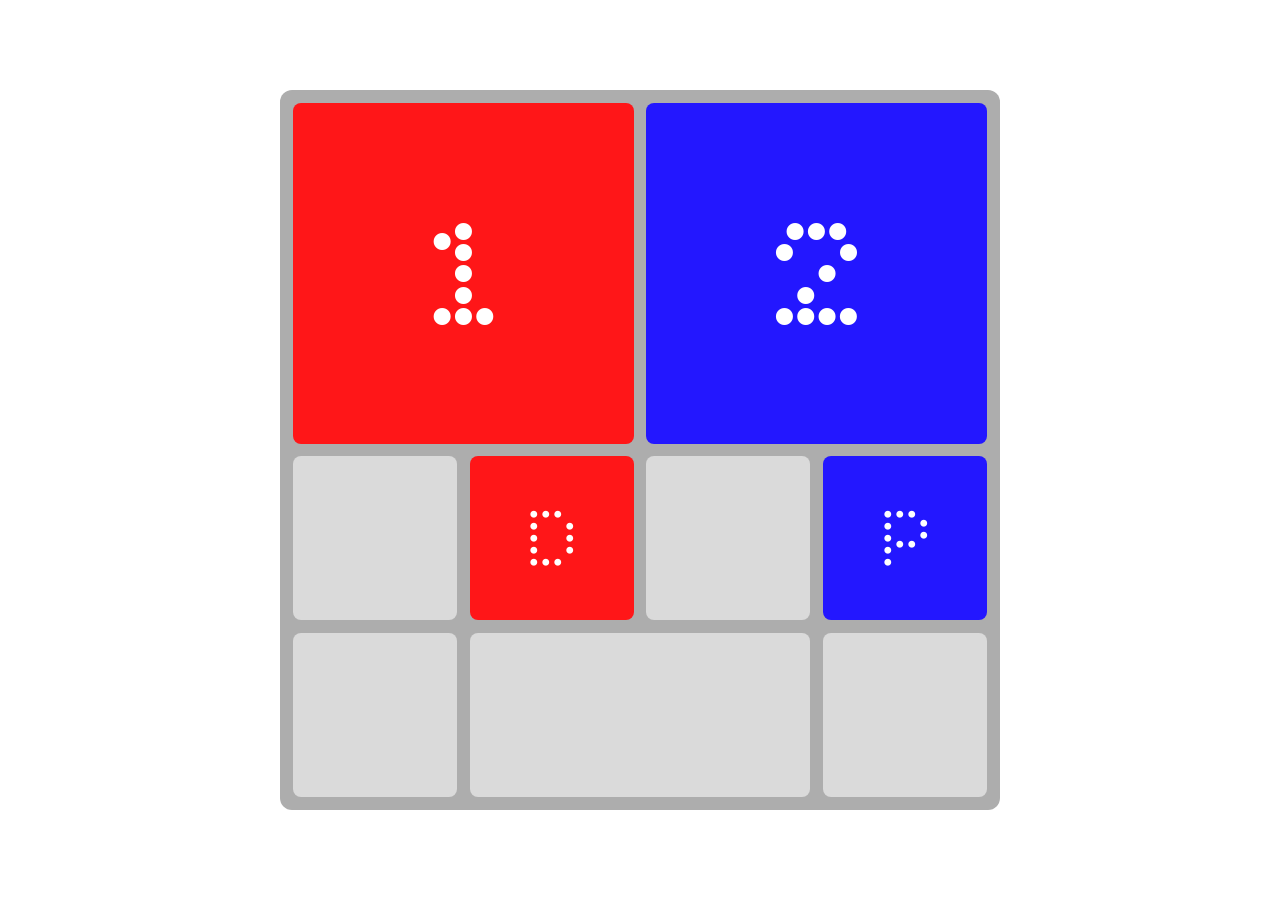
==== GrigliaSpecimen_DIUO/index.html @ ec6091e0 "DIUO" ====
<!DOCTYPE html>
<html lang="it">
<head>
    <meta charset="UTF-8">
    <meta name="viewport" content="width=device-width, initial-scale=1.0">
    <title>PINGs</title>
    <link rel="stylesheet" href="style.css">
</head>
<body>
    <div class="quadrato-esterno">
        <div class="flex-container">
            <div class="item-grande pl1">
                <p id="text-grande">1</p>
            </div>
            <div class="item-grande pl2" >
                <p id="text-grande">2</p>
            </div>
            <div class="item-piccolo base"></div>
            <div class="item-piccolo pl1">
                <p id="text-piccolo">D</p>
            </div>
            <div class="item-piccolo base"></div>
            <div class="item-piccolo pl2">
                <p id="text-piccolo">P</p>
            </div>
            <div class="item-piccolo base"></div>
            <div class="item-lungo base"></div>
            <div class="item-piccolo base"></div>
        </div>
    </div>

</body>
</html>
---- GrigliaSpecimen_DIUO/style.css ----
@font-face {
  font-family: "HGKUnica77VIPBeta";
  src: url("fonts/DMTLLVarSupsi-[SIZE,ROTA,wght].woff2") format("woff2");
}


:root{
    --gap: clamp(6px, 1vw, 16px);
    --padding: clamp(8px, 1vw, 16px);
    --col: calc((100% - (3 * var(--gap))) / 4);
     --color-pl1: #ff1618;
     --color-pl2: #2317ff;
}

body {
    margin: 0;
    min-height: 100vh;
    display: flex;
    justify-content: center;
    align-items: center;
    background-color: #ffffff;
}

.quadrato-esterno {
    width: 80vw;
    max-width: 80vh;
    aspect-ratio: 1 / 1;
    background-color: #adadad;
    padding: var(--padding);
    box-sizing: border-box;
    display: flex;
    border-radius: 12px;
}

.flex-container {
    display: flex;
    flex-wrap: wrap;
    gap: var(--gap);
    width: 100%;
    height: 100%;
}

.item-piccolo,
.item-grande,
.item-lungo {
    border-radius: 8px;
    display: flex; 
    justify-content: center; 
    align-items: center;
}


.item-piccolo {
    flex: 0 0 var(--col);
    aspect-ratio: 1 / 1;
}

.item-grande {
    flex: 0 0 calc((var(--col) * 2) + var(--gap));
    aspect-ratio: 1 / 1;
}

.item-lungo {
    flex: 0 0 calc((var(--col) * 2) + var(--gap));
    height: var(--col);
    
}

.pl1 {
    background-color: var(--color-pl1);
}

.pl2 {
    background-color: var(--color-pl2);
}

.base{
    background-color: #dadada;
}

#text-grande {
    font-family: "HGKUnica77VIPBeta";
    margin: 0;
    justify-content: center;
    align-items: center;
    text-align: center;
    font-variation-settings: 'wght' 400, 'ROTA' 0, 'SIZE' 0;
    color: #ffffff;
    outline: none;
    border: none;
    font-size: clamp(2vh, 18vh, 16vh);
}

#text-piccolo {
    font-family: "HGKUnica77VIPBeta";
    margin: 0;
    justify-content: center;
    align-items: center;
    text-align: center;
    font-variation-settings: 'wght' 350, 'ROTA' 0, 'SIZE' 0;
    color: #ffffff;
    outline: none;
    border: none;
    font-size: clamp(2vh, 10vh, 9vh);
}
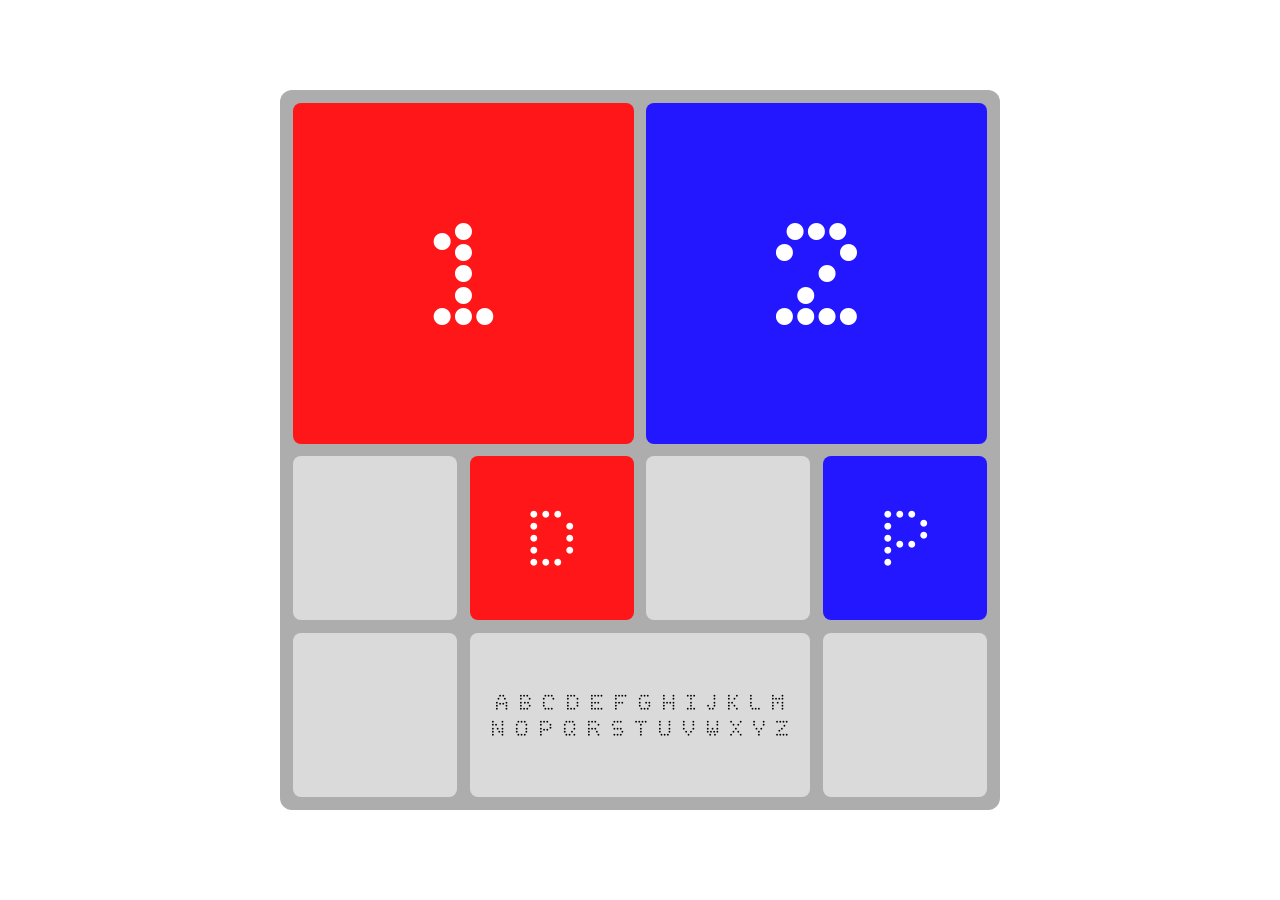
==== commit f26e058f: "prova" ====
--- a/GrigliaSpecimen_DIUO/index.html
+++ b/GrigliaSpecimen_DIUO/index.html
@@ -24,7 +24,9 @@
                 <p id="text-piccolo">P</p>
             </div>
             <div class="item-piccolo base"></div>
-            <div class="item-lungo base"></div>
+            <div class="item-lungo base">
+                <p id="text-alfabeto">A B C D E F G H I J K L M<br>N O P Q R S T U V W X Y Z</p>
+            </div>
             <div class="item-piccolo base"></div>
         </div>
     </div>
--- a/GrigliaSpecimen_DIUO/style.css
+++ b/GrigliaSpecimen_DIUO/style.css
@@ -1,5 +1,5 @@
 @font-face {
-  font-family: "HGKUnica77VIPBeta";
+  font-family: "DMT";
   src: url("fonts/DMTLLVarSupsi-[SIZE,ROTA,wght].woff2") format("woff2");
 }
 
@@ -79,7 +79,7 @@
 }
 
 #text-grande {
-    font-family: "HGKUnica77VIPBeta";
+    font-family: "DMT";
     margin: 0;
     justify-content: center;
     align-items: center;
@@ -92,7 +92,7 @@
 }
 
 #text-piccolo {
-    font-family: "HGKUnica77VIPBeta";
+    font-family: "DMT";
     margin: 0;
     justify-content: center;
     align-items: center;
@@ -102,4 +102,14 @@
     outline: none;
     border: none;
     font-size: clamp(2vh, 10vh, 9vh);
-}+}
+
+#text-alfabeto {
+    font-family: "DMT";
+    margin: 0;
+    text-align: center;
+    font-variation-settings: 'wght' 350, 'ROTA' 0, 'SIZE' 0;
+    color: #000000;
+    font-size: clamp(10px, 2.4vh, 28px);
+    
+}
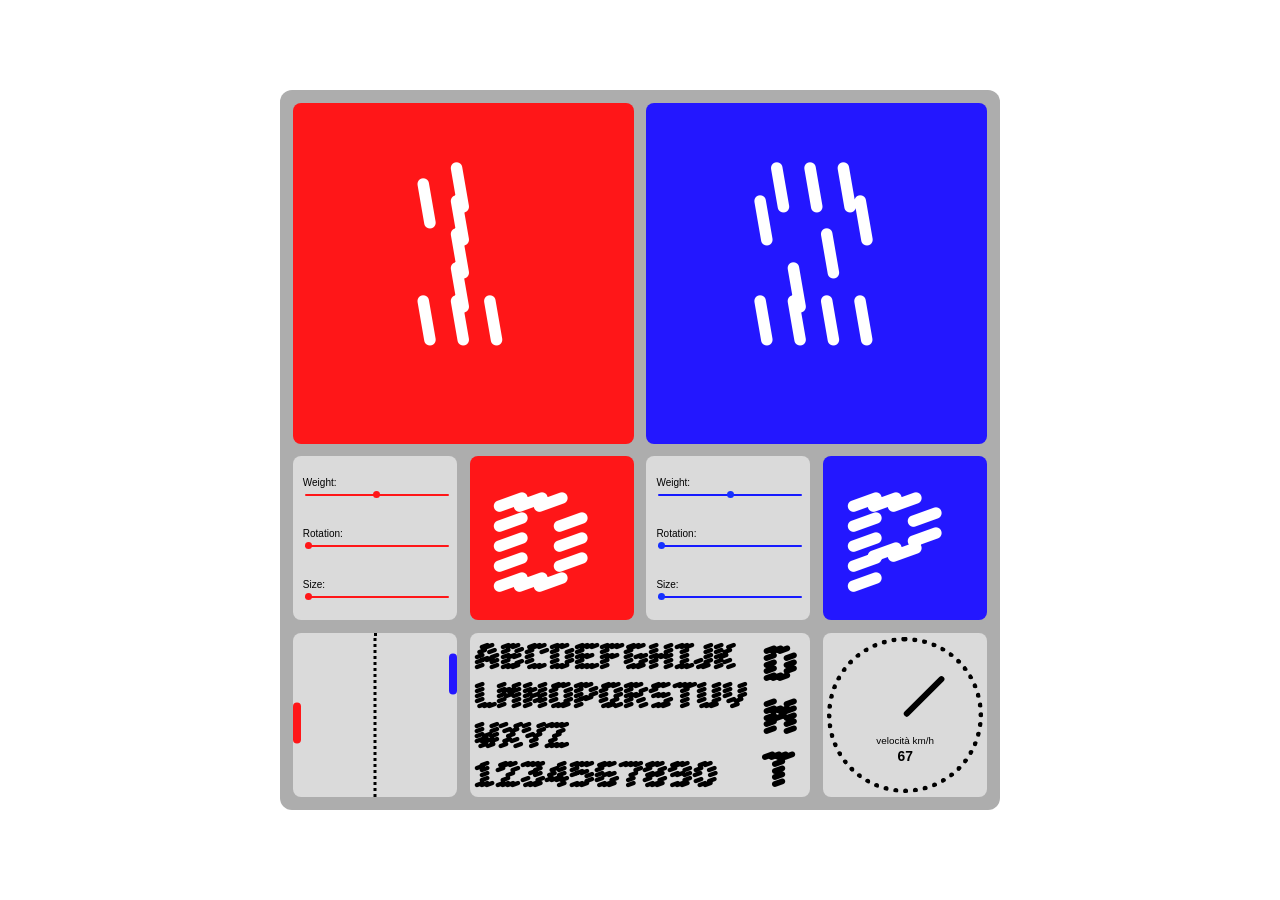
==== commit 5f0396ab: "GG lalla" ====
--- a/GrigliaSpecimen_DIUO/index.html
+++ b/GrigliaSpecimen_DIUO/index.html
@@ -1,35 +1,90 @@
 <!DOCTYPE html>
 <html lang="it">
+
 <head>
     <meta charset="UTF-8">
     <meta name="viewport" content="width=device-width, initial-scale=1.0">
     <title>PINGs</title>
     <link rel="stylesheet" href="style.css">
 </head>
+
 <body>
     <div class="quadrato-esterno">
         <div class="flex-container">
             <div class="item-grande pl1">
                 <p id="text-grande">1</p>
             </div>
-            <div class="item-grande pl2" >
+            <div class="item-grande pl2">
                 <p id="text-grande">2</p>
             </div>
-            <div class="item-piccolo base"></div>
+            <div class="item-piccolo base">
+                <div class="controlli-font">
+                    <label>
+                        Weight:
+                        <input type="range" id="slider-wght" min="100" max="900" value="500">
+                    </label>
+
+                    <label>
+                        Rotation:
+                        <input type="range" id="slider-rota" min="0" max="360" value="0">
+                    </label>
+
+                    <label>
+                        Size:
+                        <input type="range" id="slider-size" min="0" max="100" value="0">
+                    </label>
+                </div>
+            </div>
             <div class="item-piccolo pl1">
                 <p id="text-piccolo">D</p>
             </div>
-            <div class="item-piccolo base"></div>
+            <div class="item-piccolo base">
+                <div class="controlli-font2">
+                    <label>
+                        Weight:
+                        <input type="range" id="slider-wght" min="100" max="900" value="500">
+                    </label>
+
+                    <label>
+                        Rotation:
+                        <input type="range" id="slider-rota" min="0" max="360" value="0">
+                    </label>
+
+                    <label>
+                        Size:
+                        <input type="range" id="slider-size" min="0" max="100" value="0">
+                    </label>
+                </div>
+            </div>
             <div class="item-piccolo pl2">
                 <p id="text-piccolo">P</p>
             </div>
-            <div class="item-piccolo base"></div>
+            <div class="item-piccolo base campo">
+                <!-- Linea verticale tratteggiata centrale -->
+                <div class="linea-centrale"></div>
+
+                <!-- Bacchetta Rossa (Sinistra) -->
+                <div class="paddle rosso" style="--pos-y: 55%;"></div>
+
+                <!-- Bacchetta Blu (Destra) -->
+                <div class="paddle blu" style="--pos-y: 25%;"></div>
+            </div>
             <div class="item-lungo base">
-                <p id="text-alfabeto">A B C D E F G H I J K L M<br>N O P Q R S T U V W X Y Z</p>
+                <p id="text-alfabeto">A B C D E F G H I J K<br> L M N O P Q R S T U V <br>W X Y Z <br>1 2 3 4 5 6 7 8 9
+                    0</p>
+                <p class="text-DMT">D<br>M<br>T</p>
             </div>
-            <div class="item-piccolo base"></div>
+            <div class="item-piccolo base">
+                <div class="cerchio-tratteggiato-container">
+                    <div class="cerchio-tratteggiato"></div>
+                    <div class="lancetta"></div>
+                    <span class="testo-velocita">velocità km/h<br><strong>67</strong></span>
+                </div>
+            </div>
+
         </div>
     </div>
 
 </body>
+
 </html>
--- a/GrigliaSpecimen_DIUO/style.css
+++ b/GrigliaSpecimen_DIUO/style.css
@@ -1,15 +1,15 @@
 @font-face {
-  font-family: "DMT";
-  src: url("fonts/DMTLLVarSupsi-[SIZE,ROTA,wght].woff2") format("woff2");
-}
-
-
-:root{
+    font-family: "DMT";
+    src: url("fonts/DMTLLVarSupsi-[SIZE,ROTA,wght].woff2") format("woff2");
+}
+
+
+:root {
     --gap: clamp(6px, 1vw, 16px);
     --padding: clamp(8px, 1vw, 16px);
     --col: calc((100% - (3 * var(--gap))) / 4);
-     --color-pl1: #ff1618;
-     --color-pl2: #2317ff;
+    --color-pl1: #ff1618;
+    --color-pl2: #2317ff;
 }
 
 body {
@@ -44,8 +44,8 @@
 .item-grande,
 .item-lungo {
     border-radius: 8px;
-    display: flex; 
-    justify-content: center; 
+    display: flex;
+    justify-content: center;
     align-items: center;
 }
 
@@ -53,8 +53,186 @@
 .item-piccolo {
     flex: 0 0 var(--col);
     aspect-ratio: 1 / 1;
-}
-
+
+    .controlli-font {
+        display: flex;
+        flex-direction: column;
+        gap: 30px;
+        width: 100%;
+        padding: 10px;
+        box-sizing: border-box;
+        color: #000000;
+        font-family: sans-serif;
+        font-size: 10px;
+    }
+.controlli-font2 {
+        display: flex;
+        flex-direction: column;
+        gap: 30px;
+        width: 100%;
+        padding: 10px;
+        box-sizing: border-box;
+        color: #000000;
+        font-family: sans-serif;
+        font-size: 10px;
+    }
+    .controlli-font label {
+        display: flex;
+        flex-direction: column;
+        align-items: flex-start;
+        gap: 4px;
+    }
+
+    .controlli-font2 label {
+        display: flex;
+        flex-direction: column;
+        align-items: flex-start;
+        gap: 4px;
+    }
+
+    .controlli-font input[type="range"] {
+        -webkit-appearance: none;
+        appearance: none;
+        width: 100%;
+        height: 2px;
+        background: #ff1618;
+        outline: none;
+        border-radius: 2px;
+        cursor: pointer;
+    }
+
+    .controlli-font input[type="range"]::-webkit-slider-thumb {
+        -webkit-appearance: none;
+        appearance: none;
+        width: 7px;
+        /* Dimensione del pallino */
+        height: 7px;
+        border-radius: 50%;
+        /* Lo rende perfettamente tondo */
+        background: #ff1618;
+        /* Colore del pallino */
+        cursor: pointer;
+        transition: transform 0.1s ease;
+
+    }
+
+    .controlli-font2 input[type="range"] {
+        -webkit-appearance: none;
+        appearance: none;
+        width: 100%;
+        height: 2px;
+        background: #161aff;
+        outline: none;
+        border-radius: 2px;
+        cursor: pointer;
+    }
+
+    .controlli-font2 input[type="range"]::-webkit-slider-thumb {
+        -webkit-appearance: none;
+        appearance: none;
+        width: 7px;
+        /* Dimensione del pallino */
+        height: 7px;
+        border-radius: 50%;
+        /* Lo rende perfettamente tondo */
+        background: #1631ff;
+        /* Colore del pallino */
+        cursor: pointer;
+        transition: transform 0.1s ease;
+
+    }
+    .cerchio-tratteggiato-container {
+        position: relative;
+        width: 95%;
+        aspect-ratio: 1 / 1;
+        display: flex;
+        justify-content: center;
+        align-items: center;
+}
+    .cerchio-tratteggiato {
+        width: 100%;
+        aspect-ratio: 1 / 1;        
+        border-radius: 70%; 
+        border: 5px dotted #000000;
+        box-sizing: border-box;
+    }
+}
+    .lancetta {
+        position: absolute;
+        top: 15%;              /* Distanza dal bordo superiore */
+        left: calc(50% - 3px); /* 50% meno metà dello spessore della lancetta (6px / 2) */
+        width: 6px;            /* Spessore della lancetta */
+        height: 35%;           /* Lunghezza della lancetta dal centro verso l'alto */
+        background-color: #000000;
+        border-radius: 4px;
+        
+        /* PROPRIETÀ CHIAVE PER LA ROTAZIONE DAL CENTRO */
+        transform-origin: bottom center; /* Fissa il perno di rotazione sulla base della lancetta */
+        transform: rotate(45deg);        /* Cambia i gradi per ruotarla */
+}
+.testo-velocita {
+    position: absolute;
+    bottom: 18%; /* Sposta il testo nella parte inferiore del cerchio */
+    left: 50%;
+    transform: translateX(-50%); /* Centra perfettamente il testo in orizzontale */
+    
+    font-family: sans-serif; /* Oppure "DMT" se vuoi usare la tua font */
+    font-size: clamp(8px, 1.1vh, 12px); /* Si adatta alla dimensione dello schermo */
+    color: #000000;
+    text-align: center;
+    line-height: 1.2;
+    pointer-events: none; /* Impedisce che il testo interferisca con i click */
+    z-index: 2; /* Mantiene il testo sopra lo sfondo del cerchio */
+}
+
+/* Stile per il numero sotto la scritta (il tag <strong>) */
+.testo-velocita strong {
+    display: block;
+    font-size: 1.4em;
+    font-weight: bold;
+    margin-top: 2px;
+}
+    /* Contenitore principale del grafico */
+.campo {
+    position: relative;
+    overflow: hidden; /* Mantiene i paddle all'interno degli angoli arrotondati */
+}
+
+/* Linea a punti centrale */
+.linea-centrale {
+    position: absolute;
+    top: 0;
+    bottom: 0;
+    left: 50%;
+    transform: translateX(-50%);
+    border-left: 3px dotted #000000;
+}
+
+/* Stile base dei due rettangoli colorati (paddle) */
+.paddle {
+    position: absolute;
+    width: 8px;           /* Larghezza del rettangolo */
+    height: 25%;          /* Altezza del rettangolo relativa al riquadro */
+    border-radius: 4px;   /* Arrotondamento degli angoli per fare l'effetto capsula */
+    
+    /* Gestione dinamica della posizione verticale */
+    top: var(--pos-y, 50%); 
+    transform: translateY(-50%); /* Centra il paddle rispetto al punto Y indicato */
+    transition: top 0.1s ease-out; /* Rende fluido l'eventuale movimento */
+}
+
+/* Paddle Rosso ancorato a sinistra */
+.rosso {
+    left: 0;
+    background-color: var(--color-pl1); /* Usa il rosso definito in :root (#ff1618) */
+}
+
+/* Paddle Blu ancorato a destra */
+.blu {
+    right: 0;
+    background-color: var(--color-pl2); /* Usa il blu definito in :root (#2317ff) */
+}
+    
 .item-grande {
     flex: 0 0 calc((var(--col) * 2) + var(--gap));
     aspect-ratio: 1 / 1;
@@ -63,7 +241,12 @@
 .item-lungo {
     flex: 0 0 calc((var(--col) * 2) + var(--gap));
     height: var(--col);
-    
+    justify-content: flex-start;
+    align-items: flex-start;
+    padding: 8px;
+    box-sizing: border-box;
+
+
 }
 
 .pl1 {
@@ -74,7 +257,7 @@
     background-color: var(--color-pl2);
 }
 
-.base{
+.base {
     background-color: #dadada;
 }
 
@@ -84,11 +267,11 @@
     justify-content: center;
     align-items: center;
     text-align: center;
-    font-variation-settings: 'wght' 400, 'ROTA' 0, 'SIZE' 0;
+    font-variation-settings: 'wght' 100, 'ROTA' 100, 'SIZE' 700;
     color: #ffffff;
     outline: none;
     border: none;
-    font-size: clamp(2vh, 18vh, 16vh);
+    font-size: 25vh;
 }
 
 #text-piccolo {
@@ -97,19 +280,35 @@
     justify-content: center;
     align-items: center;
     text-align: center;
-    font-variation-settings: 'wght' 350, 'ROTA' 0, 'SIZE' 0;
+    font-variation-settings: 'wght' 350, 'ROTA' 200, 'SIZE' 200;
     color: #ffffff;
     outline: none;
     border: none;
-    font-size: clamp(2vh, 10vh, 9vh);
+    font-size: clamp(1vh, 15vh, 20vh);
 }
 
 #text-alfabeto {
     font-family: "DMT";
     margin: 0;
-    text-align: center;
-    font-variation-settings: 'wght' 350, 'ROTA' 0, 'SIZE' 0;
+    margin-top: -5px;
+    text-align: left;
+    font-variation-settings: 'wght' 500, 'ROTA' 200, 'SIZE' 200;
     color: #000000;
-    font-size: clamp(10px, 2.4vh, 28px);
-    
-}
+    font-size: clamp(3.5vh, 3.7vh, 15vh);
+    letter-spacing: -0.18em;
+    line-height: 1.18;
+
+}
+
+.text-DMT {
+    font-family: "DMT";
+    margin: 0;
+    margin-top: -5px;
+    margin-left: 25px;
+    text-align: left;
+    font-variation-settings: 'wght' 500, 'ROTA' 200, 'SIZE' 200;
+    color: #000000;
+    font-size: clamp(3.5vh, 5vh, 15vh);
+    letter-spacing: -0.18em;
+    line-height: 1.18;
+}
